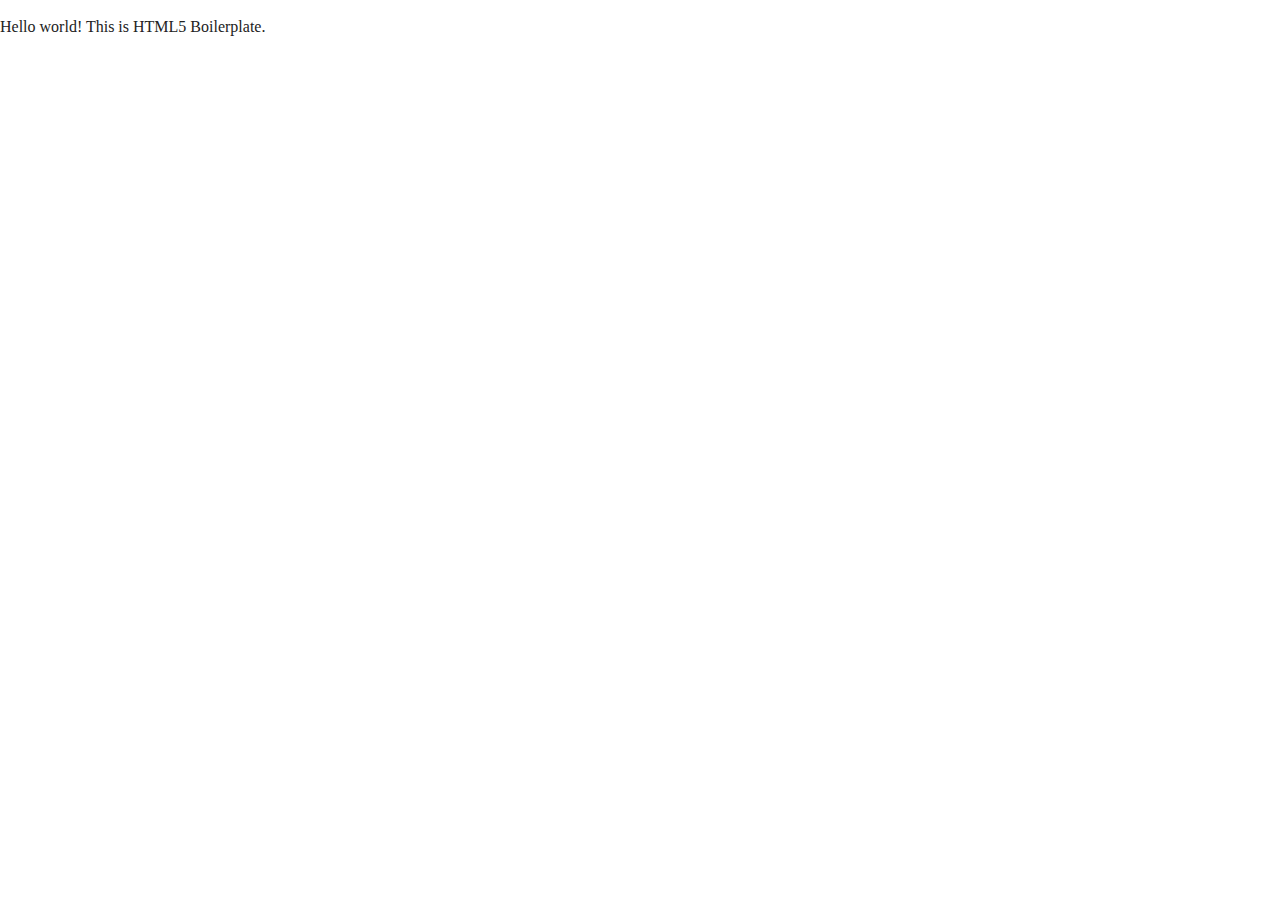
==== index.html @ a9fe9e8b "Initial comment" ====
<!doctype html>
<html class="no-js" lang="">

<head>
  <meta charset="utf-8">
  <title></title>
  <meta name="description" content="">
  <meta name="viewport" content="width=device-width, initial-scale=1">

  <meta property="og:title" content="">
  <meta property="og:type" content="">
  <meta property="og:url" content="">
  <meta property="og:image" content="">

  <link rel="manifest" href="site.webmanifest">
  <link rel="apple-touch-icon" href="icon.png">
  <!-- Place favicon.ico in the root directory -->

  <link rel="stylesheet" href="css/normalize.css">
  <link rel="stylesheet" href="css/main.css">

  <meta name="theme-color" content="#fafafa">
</head>

<body>

  <!-- Add your site or application content here -->
  <p>Hello world! This is HTML5 Boilerplate.</p>
  <script src="js/vendor/modernizr-3.11.2.min.js"></script>
  <script src="js/plugins.js"></script>
  <script src="js/main.js"></script>

  <!-- Google Analytics: change UA-XXXXX-Y to be your site's ID. -->
  <script>
    window.ga = function () { ga.q.push(arguments) }; ga.q = []; ga.l = +new Date;
    ga('create', 'UA-XXXXX-Y', 'auto'); ga('set', 'anonymizeIp', true); ga('set', 'transport', 'beacon'); ga('send', 'pageview')
  </script>
  <script src="https://www.google-analytics.com/analytics.js" async></script>
</body>

</html>
---- css/main.css ----
/*! HTML5 Boilerplate v8.0.0 | MIT License | https://html5boilerplate.com/ */

/* main.css 2.1.0 | MIT License | https://github.com/h5bp/main.css#readme */
/*
 * What follows is the result of much research on cross-browser styling.
 * Credit left inline and big thanks to Nicolas Gallagher, Jonathan Neal,
 * Kroc Camen, and the H5BP dev community and team.
 */

/* ==========================================================================
   Base styles: opinionated defaults
   ========================================================================== */

html {
  color: #222;
  font-size: 1em;
  line-height: 1.4;
}

/*
 * Remove text-shadow in selection highlight:
 * https://twitter.com/miketaylr/status/12228805301
 *
 * Vendor-prefixed and regular ::selection selectors cannot be combined:
 * https://stackoverflow.com/a/16982510/7133471
 *
 * Customize the background color to match your design.
 */

::-moz-selection {
  background: #b3d4fc;
  text-shadow: none;
}

::selection {
  background: #b3d4fc;
  text-shadow: none;
}

/*
 * A better looking default horizontal rule
 */

hr {
  display: block;
  height: 1px;
  border: 0;
  border-top: 1px solid #ccc;
  margin: 1em 0;
  padding: 0;
}

/*
 * Remove the gap between audio, canvas, iframes,
 * images, videos and the bottom of their containers:
 * https://github.com/h5bp/html5-boilerplate/issues/440
 */

audio,
canvas,
iframe,
img,
svg,
video {
  vertical-align: middle;
}

/*
 * Remove default fieldset styles.
 */

fieldset {
  border: 0;
  margin: 0;
  padding: 0;
}

/*
 * Allow only vertical resizing of textareas.
 */

textarea {
  resize: vertical;
}

/* ==========================================================================
   Author's custom styles
   ========================================================================== */

/* ==========================================================================
   Helper classes
   ========================================================================== */

/*
 * Hide visually and from screen readers
 */

.hidden,
[hidden] {
  display: none !important;
}

/*
 * Hide only visually, but have it available for screen readers:
 * https://snook.ca/archives/html_and_css/hiding-content-for-accessibility
 *
 * 1. For long content, line feeds are not interpreted as spaces and small width
 *    causes content to wrap 1 word per line:
 *    https://medium.com/@jessebeach/beware-smushed-off-screen-accessible-text-5952a4c2cbfe
 */

.sr-only {
  border: 0;
  clip: rect(0, 0, 0, 0);
  height: 1px;
  margin: -1px;
  overflow: hidden;
  padding: 0;
  position: absolute;
  white-space: nowrap;
  width: 1px;
  /* 1 */
}

/*
 * Extends the .sr-only class to allow the element
 * to be focusable when navigated to via the keyboard:
 * https://www.drupal.org/node/897638
 */

.sr-only.focusable:active,
.sr-only.focusable:focus {
  clip: auto;
  height: auto;
  margin: 0;
  overflow: visible;
  position: static;
  white-space: inherit;
  width: auto;
}

/*
 * Hide visually and from screen readers, but maintain layout
 */

.invisible {
  visibility: hidden;
}

/*
 * Clearfix: contain floats
 *
 * For modern browsers
 * 1. The space content is one way to avoid an Opera bug when the
 *    `contenteditable` attribute is included anywhere else in the document.
 *    Otherwise it causes space to appear at the top and bottom of elements
 *    that receive the `clearfix` class.
 * 2. The use of `table` rather than `block` is only necessary if using
 *    `:before` to contain the top-margins of child elements.
 */

.clearfix::before,
.clearfix::after {
  content: " ";
  display: table;
}

.clearfix::after {
  clear: both;
}

/* ==========================================================================
   EXAMPLE Media Queries for Responsive Design.
   These examples override the primary ('mobile first') styles.
   Modify as content requires.
   ========================================================================== */

@media only screen and (min-width: 35em) {
  /* Style adjustments for viewports that meet the condition */
}

@media print,
  (-webkit-min-device-pixel-ratio: 1.25),
  (min-resolution: 1.25dppx),
  (min-resolution: 120dpi) {
  /* Style adjustments for high resolution devices */
}

/* ==========================================================================
   Print styles.
   Inlined to avoid the additional HTTP request:
   https://www.phpied.com/delay-loading-your-print-css/
   ========================================================================== */

@media print {
  *,
  *::before,
  *::after {
    background: #fff !important;
    color: #000 !important;
    /* Black prints faster */
    box-shadow: none !important;
    text-shadow: none !important;
  }

  a,
  a:visited {
    text-decoration: underline;
  }

  a[href]::after {
    content: " (" attr(href) ")";
  }

  abbr[title]::after {
    content: " (" attr(title) ")";
  }

  /*
   * Don't show links that are fragment identifiers,
   * or use the `javascript:` pseudo protocol
   */
  a[href^="#"]::after,
  a[href^="javascript:"]::after {
    content: "";
  }

  pre {
    white-space: pre-wrap !important;
  }

  pre,
  blockquote {
    border: 1px solid #999;
    page-break-inside: avoid;
  }

  /*
   * Printing Tables:
   * https://web.archive.org/web/20180815150934/http://css-discuss.incutio.com/wiki/Printing_Tables
   */
  thead {
    display: table-header-group;
  }

  tr,
  img {
    page-break-inside: avoid;
  }

  p,
  h2,
  h3 {
    orphans: 3;
    widows: 3;
  }

  h2,
  h3 {
    page-break-after: avoid;
  }
}
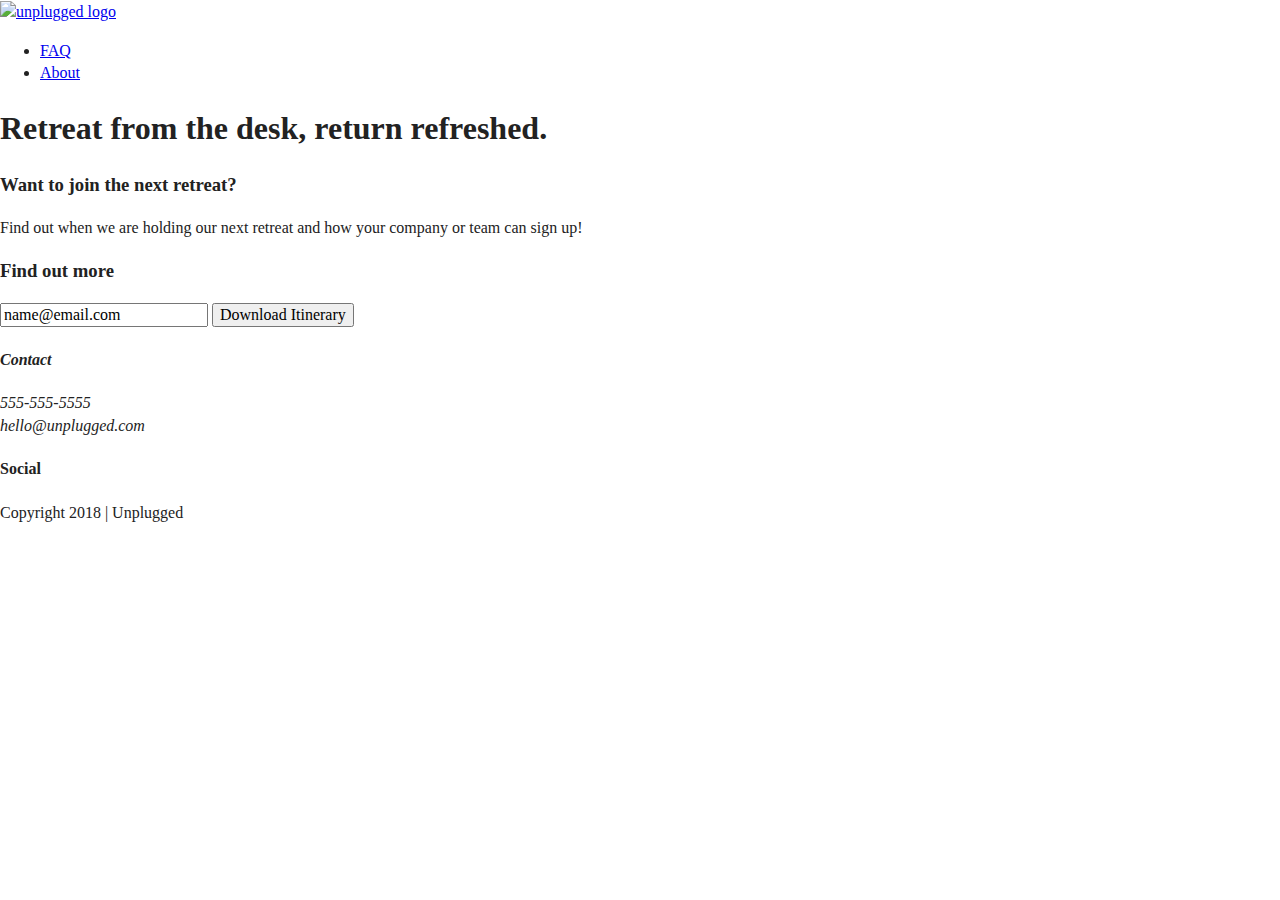
==== commit 5e8b3684: "Coded half the html for unplugged project" ====
--- a/index.html
+++ b/index.html
@@ -1,16 +1,13 @@
+
 <!doctype html>
 <html class="no-js" lang="">
 
 <head>
   <meta charset="utf-8">
-  <title></title>
+  <meta http-equiv="x-ua-compatible" content="ie=edge">
+  <title>Unplugged</title>
   <meta name="description" content="">
-  <meta name="viewport" content="width=device-width, initial-scale=1">
-
-  <meta property="og:title" content="">
-  <meta property="og:type" content="">
-  <meta property="og:url" content="">
-  <meta property="og:image" content="">
+  <meta name="viewport" content="width=device-width, initial-scale=1, shrink-to-fit=no">
 
   <link rel="manifest" href="site.webmanifest">
   <link rel="apple-touch-icon" href="icon.png">
@@ -18,24 +15,109 @@
 
   <link rel="stylesheet" href="css/normalize.css">
   <link rel="stylesheet" href="css/main.css">
-
-  <meta name="theme-color" content="#fafafa">
 </head>
 
 <body>
+  <!--[if lte IE 9]>
+    <p class="browserupgrade">You are using an <strong>outdated</strong> browser. Please <a href="https://browsehappy.com/">upgrade your browser</a> to improve your experience and security.</p>
+  <![endif]-->
 
   <!-- Add your site or application content here -->
-  <p>Hello world! This is HTML5 Boilerplate.</p>
-  <script src="js/vendor/modernizr-3.11.2.min.js"></script>
+  <header>
+    <div class="content-wrapper">
+      <a href="#">
+        <img src="" alt="unplugged logo">
+      </a>
+      <div class="header-divider"></div>
+      <nav>
+        <ul>
+          <li><a href="faq/index.html" target="_blank">FAQ</a></li>
+          <li><a href="about/index.html" target="_blank">About</a></li>
+        </ul>
+      </nav>
+    </div>
+  </header>
+
+  <main>
+
+    <section class="hero-area">
+      <div class="content-wrapper">
+        <h1>Retreat from the desk, return refreshed.</h1>
+      </div>
+    </section>
+
+    <aside>
+      <div class="content-wrapper">
+        <div class="form-description">
+          <h3>Want to join the next retreat?</h3>
+          <p>
+            Find out when we are holding our next retreat and how your company or team can sign up!
+          </p>
+        </div>
+        <div class="form">
+          <h3>Find out more</h3>
+          <input type="text" name="name" value="name@email.com">
+          <input type="button" value="Download Itinerary">
+        </div>
+      </div> <!-- aside content wrapper ends -->
+    </aside>
+
+  </main> <!-- main wrapper -->
+
+  <footer>
+    <div class="content-wrapper">
+      <div class="footer-content">
+        <address class="contact">
+          <h4>Contact</h4>
+          <p>
+            555-555-5555<br>
+            hello@unplugged.com
+          </p>
+        </address>
+        <div class="social">
+          <h4>Social</h4>
+          <div class="social-icons">
+            <p>
+              <a href="https://www.facebook.com/Skillcrush/" target="_blank"></a>
+            </p>
+            <p>
+              <a href="https://twitter.com/Skillcrush" target="_blank"></a>
+            </p>
+            <p>
+              <a href="https://www.instagram.com/skillcrush/" target="_blank"></a>
+            </p>
+          </div>
+        </div>
+      </div> <!-- footer content ends -->
+    </div>
+    <!--footer content-wrapper ends-->
+    <div class="copyright">
+      <p>Copyright 2018 | Unplugged</p>
+    </div>
+  </footer>
+
+  <script src="js/vendor/modernizr-3.6.0.min.js"></script>
+  <script src="https://code.jquery.com/jquery-3.3.1.min.js" integrity="sha256-FgpCb/KJQlLNfOu91ta32o/NMZxltwRo8QtmkMRdAu8="
+    crossorigin="anonymous"></script>
+  <script>
+    window.jQuery || document.write('<script src="js/vendor/jquery-3.3.1.min.js"><\/script>')
+
+  </script>
   <script src="js/plugins.js"></script>
   <script src="js/main.js"></script>
 
   <!-- Google Analytics: change UA-XXXXX-Y to be your site's ID. -->
   <script>
-    window.ga = function () { ga.q.push(arguments) }; ga.q = []; ga.l = +new Date;
-    ga('create', 'UA-XXXXX-Y', 'auto'); ga('set', 'anonymizeIp', true); ga('set', 'transport', 'beacon'); ga('send', 'pageview')
+    window.ga = function () {
+      ga.q.push(arguments)
+    };
+    ga.q = [];
+    ga.l = +new Date;
+    ga('create', 'UA-XXXXX-Y', 'auto');
+    ga('send', 'pageview')
+
   </script>
-  <script src="https://www.google-analytics.com/analytics.js" async></script>
+  <script src="https://www.google-analytics.com/analytics.js" async defer></script>
 </body>
 
 </html>
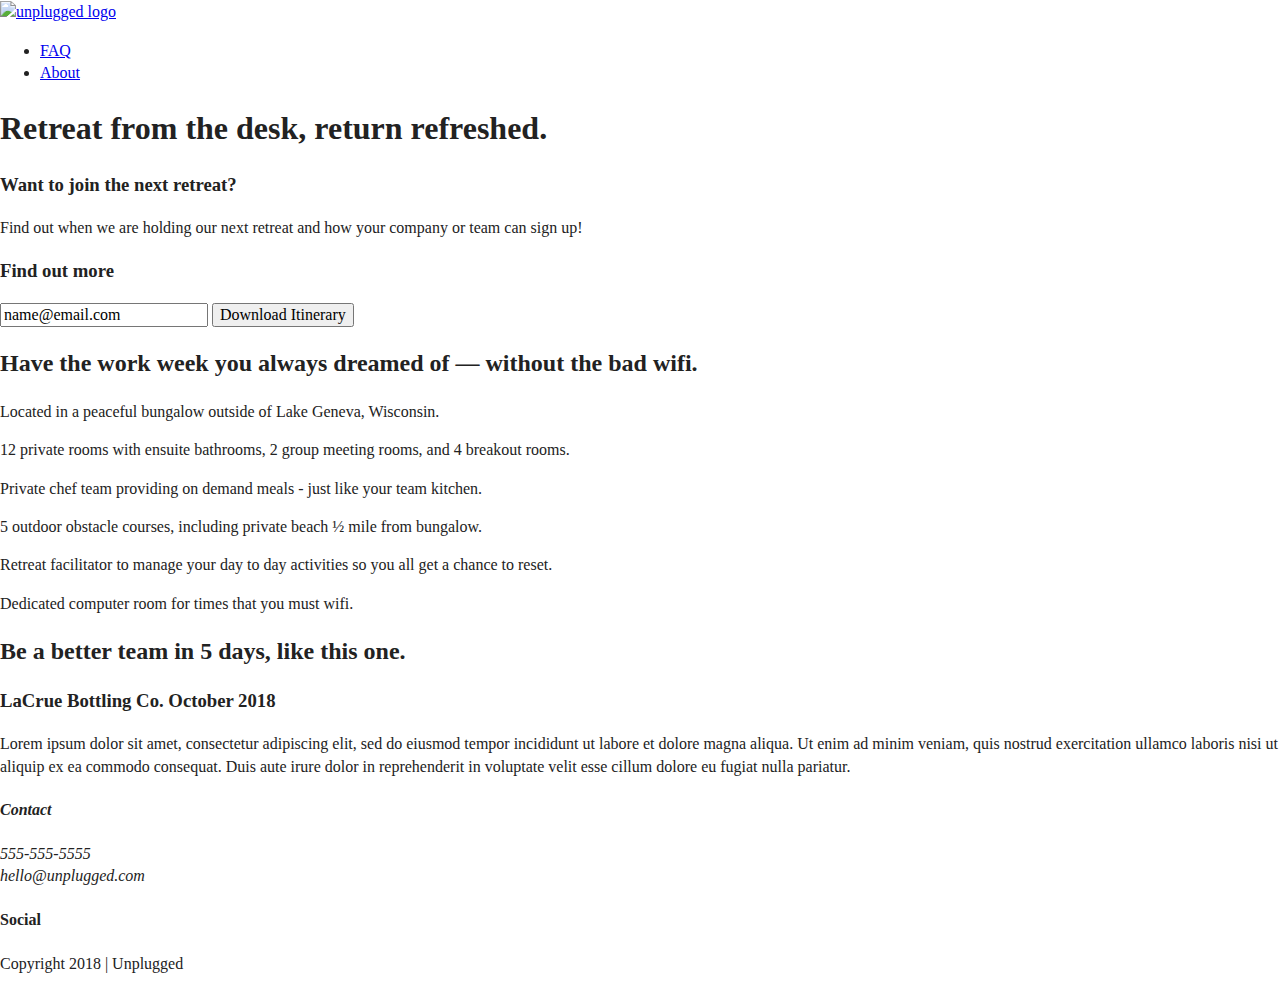
==== commit 99f9815b: "Finished coding html" ====
--- a/index.html
+++ b/index.html
@@ -5,7 +5,7 @@
 <head>
   <meta charset="utf-8">
   <meta http-equiv="x-ua-compatible" content="ie=edge">
-  <title>Unplugged</title>
+  <title></title>
   <meta name="description" content="">
   <meta name="viewport" content="width=device-width, initial-scale=1, shrink-to-fit=no">
 
@@ -61,6 +61,73 @@
         </div>
       </div> <!-- aside content wrapper ends -->
     </aside>
+
+    <section class="features">
+      <div class="content-wrapper">
+        <h2>Have the work week you always dreamed of — without the bad wifi.</h2>
+        <div class="features-items">
+          <article>
+            <p class="fontawesome-icon">
+            </p>
+            <p class="features-item-description">
+              Located in a peaceful bungalow outside of Lake Geneva, Wisconsin.
+            </p>
+          </article>
+          <article>
+            <p class="fontawesome-icon">
+            </p>
+            <p class="features-item-description">
+              12 private rooms with ensuite bathrooms, 2 group meeting rooms, and 4 breakout rooms.
+            </p>
+          </article>
+          <article>
+            <p class="fontawesome-icon">
+            </p>
+            <p class="features-item-description">
+              Private chef team providing on demand meals - just like your team kitchen.
+            </p>
+          </article>
+          <article>
+            <p class="fontawesome-icon">
+            </p>
+            <p class="features-item-description">
+              5 outdoor obstacle courses, including private beach ½ mile from bungalow.
+            </p>
+          </article>
+          <article>
+            <p class="fontawesome-icon">
+            </p>
+            <p class="features-item-description">
+              Retreat facilitator to manage your day to day activities so you all get a chance to reset.
+            </p>
+          </article>
+          <article>
+            <p class="fontawesome-icon">
+            </p>
+            <p class="features-item-description">
+              Dedicated computer room for times that you must wifi.
+            </p>
+          </article>
+        </div>
+      </div>
+    </section>
+
+    <section class="reviews">
+      <div class="content-wrapper">
+        <h2>Be a better team in 5 days, like this one.</h2>
+        <article>
+          <div>
+            <h3>LaCrue Bottling Co. October 2018</h3>
+            <p>
+              Lorem ipsum dolor sit amet, consectetur adipiscing elit, sed do eiusmod tempor incididunt ut labore et
+              dolore magna aliqua. Ut enim ad minim veniam, quis nostrud exercitation ullamco laboris nisi ut aliquip
+              ex ea commodo consequat. Duis aute irure dolor in reprehenderit in voluptate velit esse cillum dolore eu
+              fugiat nulla pariatur.
+            </p>
+          </div>
+        </article>
+      </div>
+    </section>
 
   </main> <!-- main wrapper -->
 
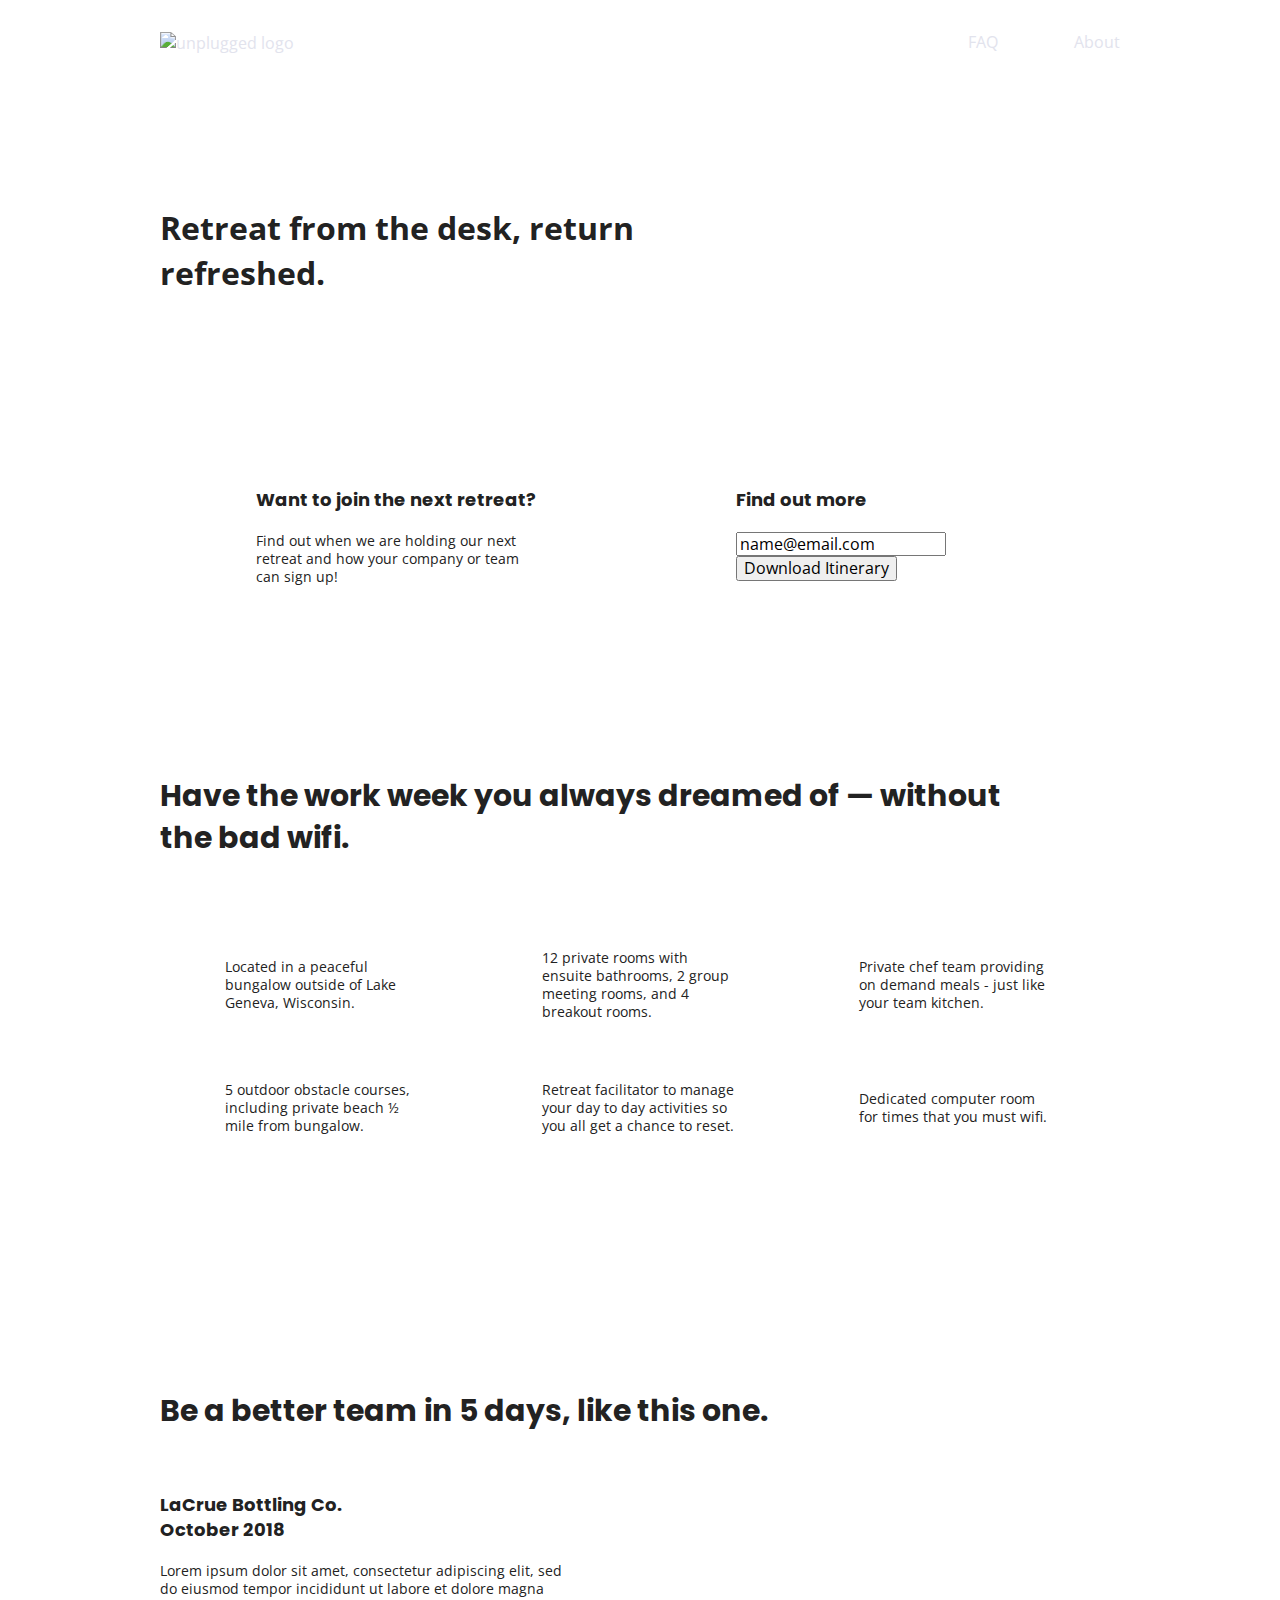
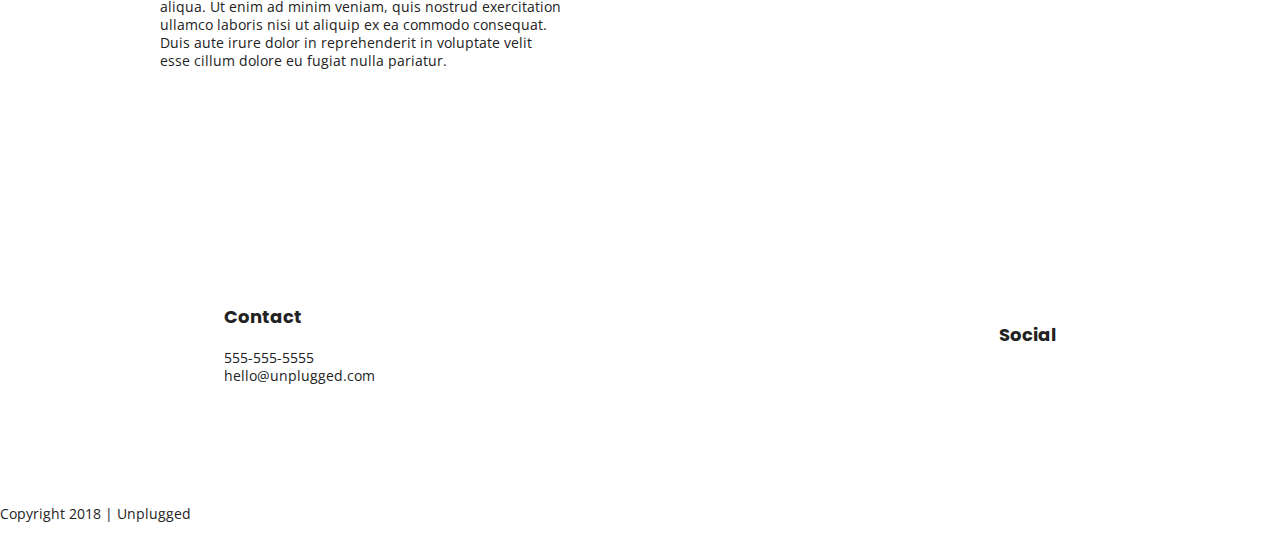
==== commit 9ab59109: "Added text styles" ====
--- a/index.html
+++ b/index.html
@@ -12,7 +12,8 @@
   <link rel="manifest" href="site.webmanifest">
   <link rel="apple-touch-icon" href="icon.png">
   <!-- Place favicon.ico in the root directory -->
-
+  <!-- Google Fonts -->
+  <link href="https://fonts.googleapis.com/css?family=Open+Sans:400,700|Poppins:500,700" rel="stylesheet">
   <link rel="stylesheet" href="css/normalize.css">
   <link rel="stylesheet" href="css/main.css">
 </head>
--- a/css/main.css
+++ b/css/main.css
@@ -1,6 +1,5 @@
-/*! HTML5 Boilerplate v8.0.0 | MIT License | https://html5boilerplate.com/ */
+/*! HTML5 Boilerplate v6.1.0 | MIT License | https://html5boilerplate.com/ */
 
-/* main.css 2.1.0 | MIT License | https://github.com/h5bp/main.css#readme */
 /*
  * What follows is the result of much research on cross-browser styling.
  * Credit left inline and big thanks to Nicolas Gallagher, Jonathan Neal,
@@ -11,253 +10,671 @@
    Base styles: opinionated defaults
    ========================================================================== */
 
-html {
-  color: #222;
-  font-size: 1em;
-  line-height: 1.4;
-}
-
-/*
- * Remove text-shadow in selection highlight:
- * https://twitter.com/miketaylr/status/12228805301
- *
- * Vendor-prefixed and regular ::selection selectors cannot be combined:
- * https://stackoverflow.com/a/16982510/7133471
- *
- * Customize the background color to match your design.
- */
-
-::-moz-selection {
-  background: #b3d4fc;
-  text-shadow: none;
-}
-
-::selection {
-  background: #b3d4fc;
-  text-shadow: none;
-}
-
-/*
- * A better looking default horizontal rule
- */
-
-hr {
-  display: block;
-  height: 1px;
-  border: 0;
-  border-top: 1px solid #ccc;
-  margin: 1em 0;
-  padding: 0;
-}
-
-/*
- * Remove the gap between audio, canvas, iframes,
- * images, videos and the bottom of their containers:
- * https://github.com/h5bp/html5-boilerplate/issues/440
- */
-
-audio,
-canvas,
-iframe,
-img,
-svg,
-video {
-  vertical-align: middle;
-}
-
-/*
- * Remove default fieldset styles.
- */
-
-fieldset {
-  border: 0;
-  margin: 0;
-  padding: 0;
-}
-
-/*
- * Allow only vertical resizing of textareas.
- */
-
-textarea {
-  resize: vertical;
-}
-
-/* ==========================================================================
-   Author's custom styles
-   ========================================================================== */
-
-/* ==========================================================================
-   Helper classes
-   ========================================================================== */
-
-/*
- * Hide visually and from screen readers
- */
-
-.hidden,
-[hidden] {
-  display: none !important;
-}
-
-/*
- * Hide only visually, but have it available for screen readers:
- * https://snook.ca/archives/html_and_css/hiding-content-for-accessibility
- *
- * 1. For long content, line feeds are not interpreted as spaces and small width
- *    causes content to wrap 1 word per line:
- *    https://medium.com/@jessebeach/beware-smushed-off-screen-accessible-text-5952a4c2cbfe
- */
-
-.sr-only {
-  border: 0;
-  clip: rect(0, 0, 0, 0);
-  height: 1px;
-  margin: -1px;
-  overflow: hidden;
-  padding: 0;
-  position: absolute;
-  white-space: nowrap;
-  width: 1px;
-  /* 1 */
-}
-
-/*
- * Extends the .sr-only class to allow the element
- * to be focusable when navigated to via the keyboard:
- * https://www.drupal.org/node/897638
- */
-
-.sr-only.focusable:active,
-.sr-only.focusable:focus {
-  clip: auto;
-  height: auto;
-  margin: 0;
-  overflow: visible;
-  position: static;
-  white-space: inherit;
-  width: auto;
-}
-
-/*
- * Hide visually and from screen readers, but maintain layout
- */
-
-.invisible {
-  visibility: hidden;
-}
-
-/*
- * Clearfix: contain floats
- *
- * For modern browsers
- * 1. The space content is one way to avoid an Opera bug when the
- *    `contenteditable` attribute is included anywhere else in the document.
- *    Otherwise it causes space to appear at the top and bottom of elements
- *    that receive the `clearfix` class.
- * 2. The use of `table` rather than `block` is only necessary if using
- *    `:before` to contain the top-margins of child elements.
- */
-
-.clearfix::before,
-.clearfix::after {
-  content: " ";
-  display: table;
-}
-
-.clearfix::after {
-  clear: both;
-}
-
-/* ==========================================================================
-   EXAMPLE Media Queries for Responsive Design.
-   These examples override the primary ('mobile first') styles.
-   Modify as content requires.
-   ========================================================================== */
-
-@media only screen and (min-width: 35em) {
-  /* Style adjustments for viewports that meet the condition */
-}
-
-@media print,
-  (-webkit-min-device-pixel-ratio: 1.25),
-  (min-resolution: 1.25dppx),
-  (min-resolution: 120dpi) {
-  /* Style adjustments for high resolution devices */
-}
-
-/* ==========================================================================
-   Print styles.
-   Inlined to avoid the additional HTTP request:
-   https://www.phpied.com/delay-loading-your-print-css/
-   ========================================================================== */
-
-@media print {
-  *,
-  *::before,
-  *::after {
-    background: #fff !important;
-    color: #000 !important;
-    /* Black prints faster */
-    box-shadow: none !important;
-    text-shadow: none !important;
-  }
-
-  a,
-  a:visited {
-    text-decoration: underline;
-  }
-
-  a[href]::after {
-    content: " (" attr(href) ")";
-  }
-
-  abbr[title]::after {
-    content: " (" attr(title) ")";
-  }
-
-  /*
-   * Don't show links that are fragment identifiers,
-   * or use the `javascript:` pseudo protocol
-   */
-  a[href^="#"]::after,
-  a[href^="javascript:"]::after {
-    content: "";
-  }
-
-  pre {
-    white-space: pre-wrap !important;
-  }
-
-  pre,
-  blockquote {
-    border: 1px solid #999;
-    page-break-inside: avoid;
-  }
-
-  /*
-   * Printing Tables:
-   * https://web.archive.org/web/20180815150934/http://css-discuss.incutio.com/wiki/Printing_Tables
-   */
-  thead {
-    display: table-header-group;
-  }
-
-  tr,
-  img {
-    page-break-inside: avoid;
-  }
-
-  p,
-  h2,
-  h3 {
-    orphans: 3;
-    widows: 3;
-  }
-
-  h2,
-  h3 {
-    page-break-after: avoid;
-  }
-}
-
+   html {
+    color: #222;
+    font-size: 1em;
+    line-height: 1.4;
+  }
+  
+  /*
+   * Remove text-shadow in selection highlight:
+   * https://twitter.com/miketaylr/status/12228805301
+   *
+   * Vendor-prefixed and regular ::selection selectors cannot be combined:
+   * https://stackoverflow.com/a/16982510/7133471
+   *
+   * Customize the background color to match your design.
+   */
+  
+  ::-moz-selection {
+    background: #b3d4fc;
+    text-shadow: none;
+  }
+  
+  ::selection {
+    background: #b3d4fc;
+    text-shadow: none;
+  }
+  
+  /*
+   * A better looking default horizontal rule
+   */
+  
+  hr {
+    display: block;
+    height: 1px;
+    border: 0;
+    border-top: 1px solid #ccc;
+    margin: 1em 0;
+    padding: 0;
+  }
+  
+  /*
+   * Remove the gap between audio, canvas, iframes,
+   * images, videos and the bottom of their containers:
+   * https://github.com/h5bp/html5-boilerplate/issues/440
+   */
+  
+  audio,
+  canvas,
+  iframe,
+  img,
+  svg,
+  video {
+    vertical-align: middle;
+  }
+  
+  /*
+   * Remove default fieldset styles.
+   */
+  
+  fieldset {
+    border: 0;
+    margin: 0;
+    padding: 0;
+  }
+  
+  /*
+   * Allow only vertical resizing of textareas.
+   */
+  
+  textarea {
+    resize: vertical;
+  }
+  
+  /* ==========================================================================
+     Browser Upgrade Prompt
+     ========================================================================== */
+  
+  .browserupgrade {
+    margin: 0.2em 0;
+    background: #ccc;
+    color: #000;
+    padding: 0.2em 0;
+  }
+  
+  /* ==========================================================================
+     Author's custom styles
+     ========================================================================== */
+  
+  /* General Styles */
+   
+  html {
+    font-size: 16px;
+  }
+   
+  body {
+    font-size: 1em;
+    font-family: 'Open Sans', sans-serif;
+    text-align: left;
+  }
+   
+  ul, 
+  ol {
+    list-style-type: none;
+  }
+   
+  a {
+    color: #e2e3ed;
+    text-decoration: none;
+  }
+   
+  h2 {
+    font-family: 'Poppins', sans-serif;
+    font-size: 1.875em;
+  }
+   
+  h3, 
+  h4 {
+    font-family: 'Poppins', sans-serif;
+    margin: 20px 0;
+    font-size: 1.125em;
+  }
+   
+  p {
+    font-size: .875em;
+    line-height: 1.285;
+  }
+    
+  address {
+   font-style: normal;
+  }
+   
+  .content-wrapper {
+    width: 90%;
+    margin: 50px 0;
+  }
+  
+  /* -------------------- Base Header - Footer Styles -------------------- */
+  
+  header,
+  footer {
+    display: flex;
+    justify-content: center;
+    align-items: center;
+    flex-flow: row wrap;
+  }
+  
+  header {
+    padding: 15px 0;
+  }
+  
+  header .content-wrapper {
+    margin: 0;
+    display: flex;
+    justify-content: center;
+    align-items: center;
+    flex-flow: row wrap;
+  }
+  
+  .header-divider {
+    width: 100%;
+    height: 1px;
+    margin: 10px 0 20px 0;
+  }
+  
+  header nav {
+    display: flex;
+    justify-content: space-around;
+    align-items: center;
+    flex-flow: row wrap;
+    width: 60%;
+  }
+  
+  header nav ul {
+    display: flex;
+    justify-content: space-around;
+    width: 100%;
+  }
+  
+  footer {
+    flex-direction: column;
+  }
+  
+  footer p {
+    margin: 0;
+  }
+  
+  footer .content-wrapper {
+    width: 55%;
+    margin: 50px 0;
+  }
+  
+  footer .contact {
+    margin-bottom: 50px;
+  }
+  
+  footer .social-icons {
+    display: flex;
+    justify-content: space-around;
+    align-items: center;
+  }
+  
+  footer .social-icons p {
+    display: flex;
+    justify-content: center;
+    align-items: center;
+  }
+  
+  footer .copyright {
+    margin: 20px 0;
+  }
+  
+  
+  /* -------------------- Mobile Styles - Homepage -------------------- */
+  
+  /* Hero Area */
+  
+  .hero-area {
+    display: flex;
+    justify-content: center;
+    flex-flow: row wrap;
+  }
+  
+  /* Aside */
+  
+  aside {
+    display: flex;
+    justify-content: center;
+    align-items: center;
+    flex-flow: row wrap;
+  }
+  
+  /* Features */
+  
+  .features {
+    display: flex;
+    justify-content: center;
+    flex-flow: row wrap;
+  }
+  
+  .features h2 {
+    margin-bottom: 60px;
+  }
+  
+  .features article {
+    width: 63%;
+    margin: 30px 0;
+  }
+  
+  .features .features-items {
+    display: flex;
+    justify-content: center;
+    align-items: center;
+    flex-flow: row wrap;
+  }
+  
+  .features p {
+    margin: 0;
+  }
+  
+  /* Reviews */
+  
+  .reviews {
+    display: flex;
+    justify-content: center;
+    flex-flow: row wrap;
+  }
+  
+  .reviews h2 {
+    margin-bottom: 40px;
+  }
+  
+  .reviews h3 {
+    width: 55%;
+    margin: 20px 0;
+  }
+  
+  /* ==========================================================================
+     About Page
+     ========================================================================== */
+  
+  .mission {
+    display: flex;
+    justify-content: center;
+    align-items: center;
+    flex-flow: row wrap;
+  }
+  
+  .contact-section {
+    display: flex;
+    justify-content: center;
+    align-items: center;
+    flex-flow: row wrap;
+  }
+  
+  .contact-content p {
+    margin: 0;
+  }
+  
+  /* ==========================================================================
+     FAQ Page
+     ========================================================================== */
+  
+  .faq {
+    display: flex;
+    justify-content: center;
+    align-items: center;
+    flex-flow: row wrap;
+  }
+  
+  .faq .content-wrapper {
+    margin: 50px 0 0 0;
+    display: flex;
+    justify-content: center;
+    align-items: center;
+    flex-flow: row wrap;
+  }
+  
+  .faq h2 {
+    margin-bottom: 40px;
+  }
+  
+  .faq-content {
+    margin-bottom: 50px;
+  }
+  /* ==========================================================================
+     Helper classes
+     ========================================================================== */
+  
+  /*
+   * Hide visually and from screen readers
+   */
+  
+  .hidden {
+    display: none !important;
+  }
+  
+  /*
+   * Hide only visually, but have it available for screen readers:
+   * https://snook.ca/archives/html_and_css/hiding-content-for-accessibility
+   *
+   * 1. For long content, line feeds are not interpreted as spaces and small width
+   *    causes content to wrap 1 word per line:
+   *    https://medium.com/@jessebeach/beware-smushed-off-screen-accessible-text-5952a4c2cbfe
+   */
+  
+  .visuallyhidden {
+    border: 0;
+    clip: rect(0 0 0 0);
+    height: 1px;
+    margin: -1px;
+    overflow: hidden;
+    padding: 0;
+    position: absolute;
+    width: 1px;
+    white-space: nowrap;
+    /* 1 */
+  }
+  
+  /*
+   * Extends the .visuallyhidden class to allow the element
+   * to be focusable when navigated to via the keyboard:
+   * https://www.drupal.org/node/897638
+   */
+  
+  .visuallyhidden.focusable:active,
+  .visuallyhidden.focusable:focus {
+    clip: auto;
+    height: auto;
+    margin: 0;
+    overflow: visible;
+    position: static;
+    width: auto;
+    white-space: inherit;
+  }
+  
+  /*
+   * Hide visually and from screen readers, but maintain layout
+   */
+  
+  .invisible {
+    visibility: hidden;
+  }
+  
+  /*
+   * Clearfix: contain floats
+   *
+   * For modern browsers
+   * 1. The space content is one way to avoid an Opera bug when the
+   *    `contenteditable` attribute is included anywhere else in the document.
+   *    Otherwise it causes space to appear at the top and bottom of elements
+   *    that receive the `clearfix` class.
+   * 2. The use of `table` rather than `block` is only necessary if using
+   *    `:before` to contain the top-margins of child elements.
+   */
+  
+  .clearfix:before,
+  .clearfix:after {
+    content: " ";
+    /* 1 */
+    display: table;
+    /* 2 */
+  }
+  
+  .clearfix:after {
+    clear: both;
+  }
+  
+  /* ==========================================================================
+     EXAMPLE Media Queries for Responsive Design.
+     These examples override the primary ('mobile first') styles.
+     Modify as content requires.
+     ========================================================================== */
+  
+  @media only screen and (min-width:768px) {
+    /*Tablet styles here*/
+  
+    /* General styles */
+    .content-wrapper {
+      max-width: 640px;
+      margin: 100px 0;
+    }
+  
+    /* Header */
+    header {
+      justify-content: space-around;
+      padding: 33px 0;
+    }
+  
+    header .content-wrapper {
+      width: 100%;
+      justify-content: space-between;
+    }
+  
+    header nav {
+      width: 20%;
+    }
+  
+    header nav ul {
+      justify-content: space-between;
+    }
+  
+    .header-divider {
+      display: none;
+    }
+    /* Hero Area */
+  
+    /* Aside */
+    aside .content-wrapper {
+      margin: 50px 0;
+      display: flex;
+      justify-content: space-between;
+      flex-flow: row wrap;
+    }
+  
+    aside .content-wrapper .form-description,
+    aside .content-wrapper .form {
+      width: 40%;
+      margin: 0;
+    }
+  
+    /* Features */
+    .features article {
+      display: flex;
+      justify-content: center;
+      align-items: center;
+      flex-flow: column wrap;
+      flex-basis: 50%;
+    }
+    
+    .features .features-item-description {
+      width: 62%;
+    }
+  
+    /* Reviews */
+    .reviews article {
+      display: flex;
+      justify-content: space-between;
+    }
+  
+    .reviews article div {
+      width: 49%;
+    }
+  
+    /* Footer */
+    footer .content-wrapper {
+      width: 65%;
+      margin: 100px 0;
+    }
+  
+    .footer-content {
+      display: flex;
+      justify-content: space-between;
+      align-items: center;
+    }
+  
+    footer .contact {
+      margin-bottom: 0;
+    }
+  
+    footer .copyright {
+      width: 100%;
+    }
+  
+    /* ==========================================================================
+     About Page
+     ========================================================================== */
+  
+    .mission-content {
+      display: flex;
+      justify-content: space-between;
+      align-items: center;
+      padding-top: 20px;
+    }
+  
+    .mission-content p {
+      width: 45%;
+    }
+  
+    .contact-section .content-wrapper h2 {
+      width: 80%;
+    }
+  
+    .contact-content {
+      display: flex;
+      justify-content: space-between;
+      align-items: flex-start;
+    }
+  
+    /* ==========================================================================
+     FAQ Page
+     ========================================================================== */
+  
+    .faq .content-wrapper {
+      justify-content: space-between;
+    }
+  
+    .faq-content {
+      flex-basis: 45%;
+    }
+  
+    .faq h2 {
+      width: 100%;
+    }
+  }
+  
+  @media only screen and (min-width:1200px) {
+    /*Desktop styles here*/
+  
+    header {
+      padding: 15px 0;
+    }
+  
+    .content-wrapper {
+      max-width: 960px;
+    }
+  
+    /* Hero */
+    .hero-area h1 {
+      width: 60%;
+  }
+  
+    /* Aside */
+    aside .content-wrapper {
+      justify-content: space-around;
+    }
+  
+    aside .content-wrapper .form-description,
+    aside .content-wrapper .form {
+      width: 30%;
+    }
+  
+    /* Features */
+  
+    .features h2 {
+      width: 90%;
+    }
+  
+    .features article {
+      flex-basis: 33%;
+    }
+    
+    /* Reviews */
+    .reviews article div {
+      width: 42%;
+    }
+  
+    /* ==========================================================================
+    About Page
+    ========================================================================== */
+  
+    .mission h2,
+    .contact-section .content-wrapper h2 {
+        width: 95%;
+    }
+  
+    /* ==========================================================================
+    FAQ Page
+    ========================================================================== */
+    .faq h2 {
+      width: 100%;
+    }
+  
+  }
+  
+  /* ==========================================================================
+     Print styles.
+     Inlined to avoid the additional HTTP request:
+     https://www.phpied.com/delay-loading-your-print-css/
+     ========================================================================== */
+  
+  @media print {
+    *,
+    *:before,
+    *:after {
+      background: transparent !important;
+      color: #000 !important;
+      /* Black prints faster */
+      -webkit-box-shadow: none !important;
+      box-shadow: none !important;
+      text-shadow: none !important;
+    }
+    a,
+    a:visited {
+      text-decoration: underline;
+    }
+    a[href]:after {
+      content: " (" attr(href) ")";
+    }
+    abbr[title]:after {
+      content: " (" attr(title) ")";
+    }
+    /*
+       * Don't show links that are fragment identifiers,
+       * or use the `javascript:` pseudo protocol
+       */
+    a[href^="#"]:after,
+    a[href^="javascript:"]:after {
+      content: "";
+    }
+    pre {
+      white-space: pre-wrap !important;
+    }
+    pre,
+    blockquote {
+      border: 1px solid #999;
+      page-break-inside: avoid;
+    }
+    /*
+       * Printing Tables:
+       * http://css-discuss.incutio.com/wiki/Printing_Tables
+       */
+    thead {
+      display: table-header-group;
+    }
+    tr,
+    img {
+      page-break-inside: avoid;
+    }
+    p,
+    h2,
+    h3 {
+      orphans: 3;
+      widows: 3;
+    }
+    h2,
+    h3 {
+      page-break-after: avoid;
+    }
+  }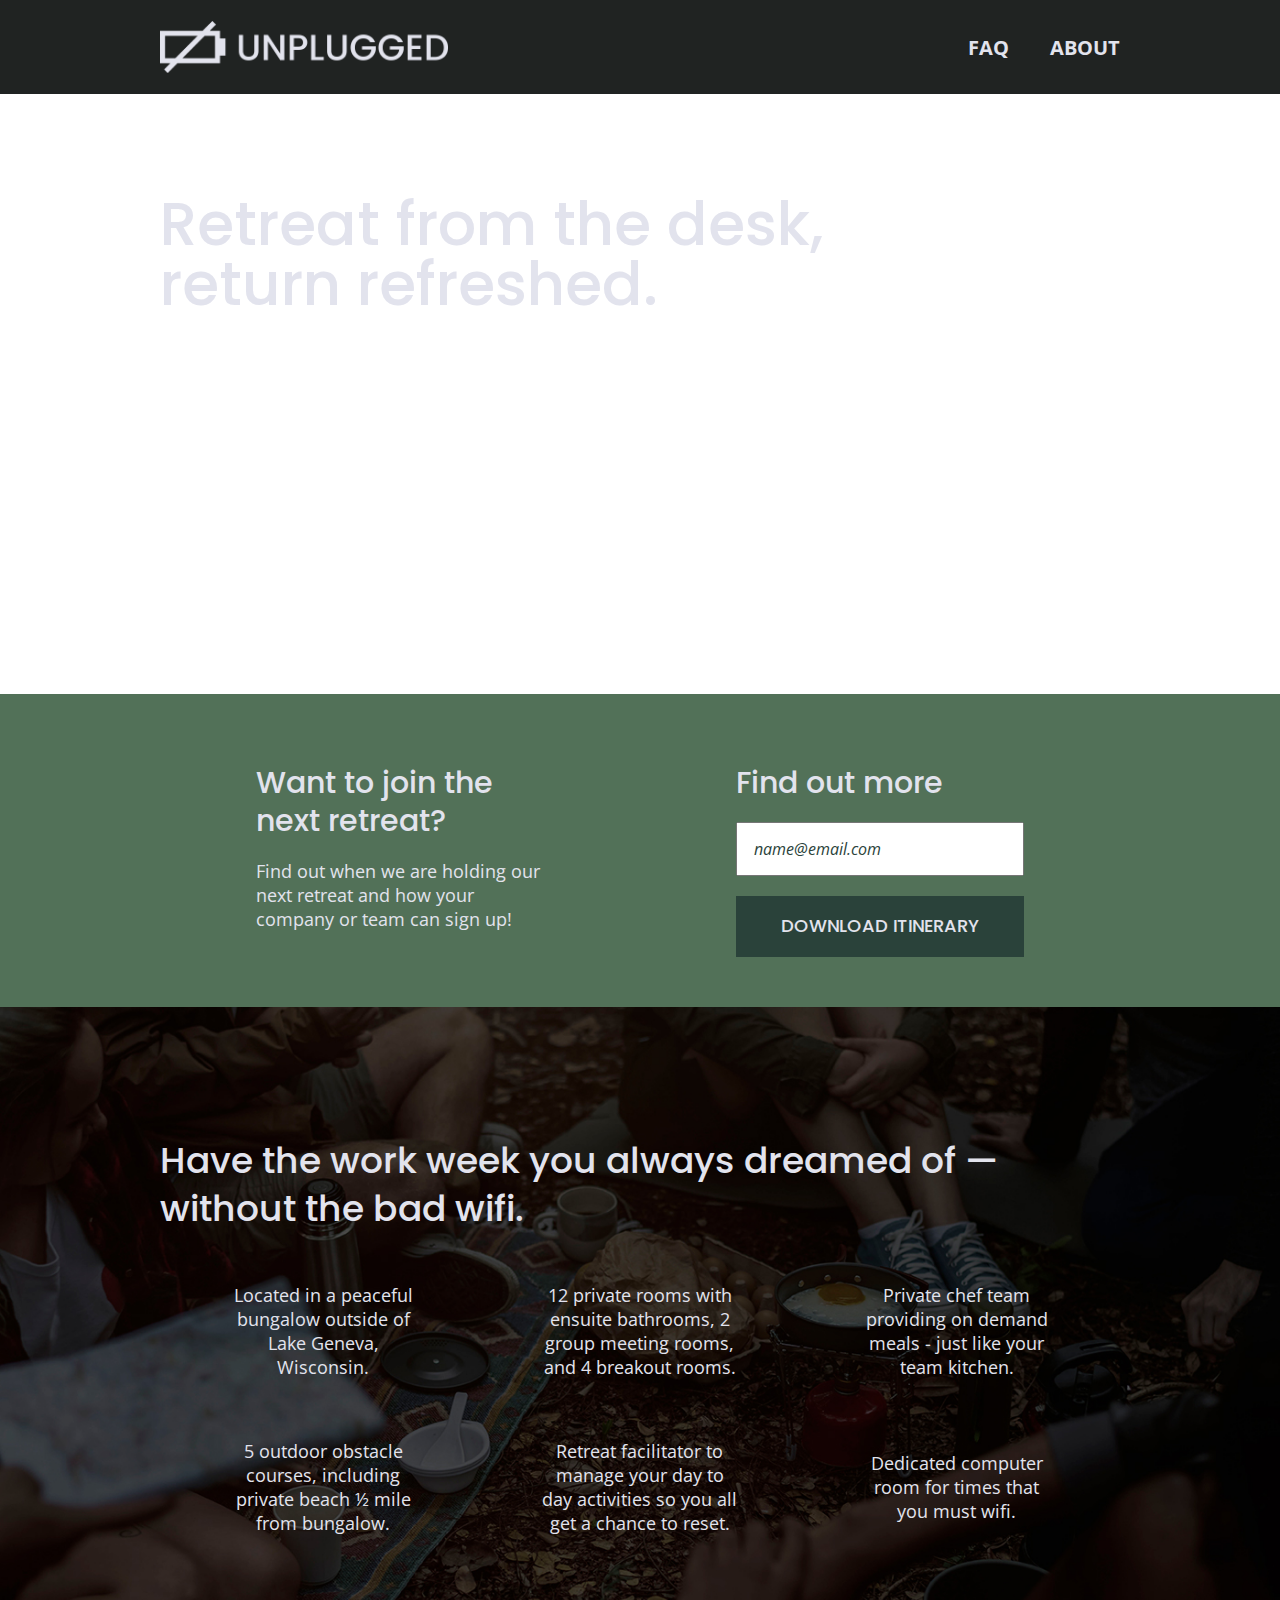
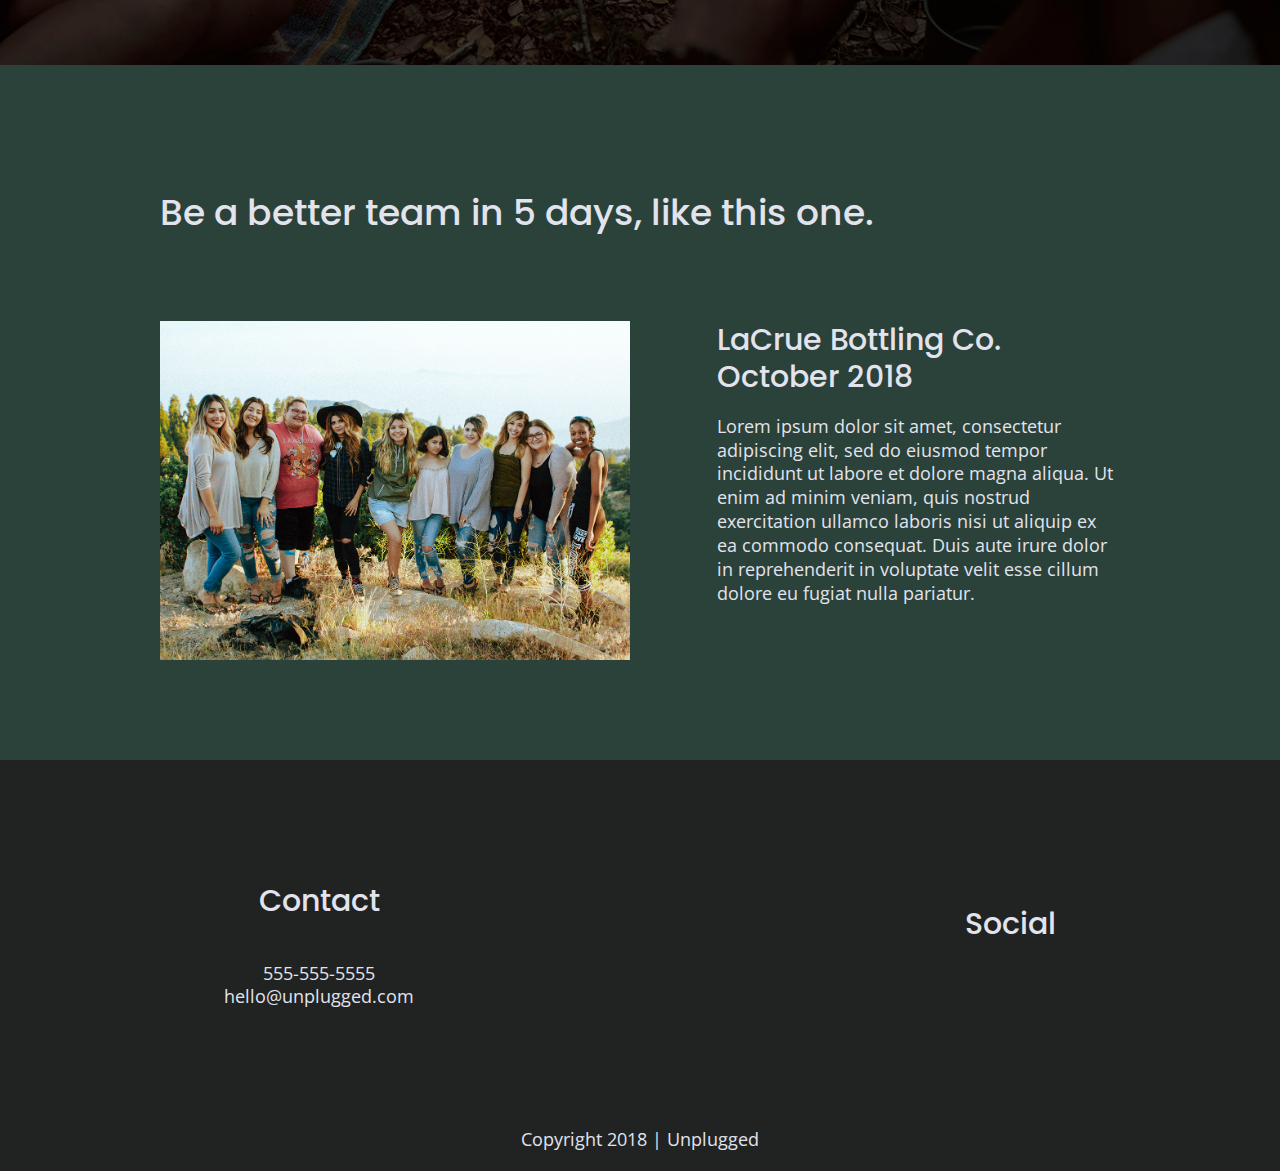
==== commit df883cec: "Renamed imgs and made sure photos were properly linked" ====
--- a/index.html
+++ b/index.html
@@ -26,9 +26,11 @@
   <!-- Add your site or application content here -->
   <header>
     <div class="content-wrapper">
-      <a href="#">
-        <img src="" alt="unplugged logo">
-      </a>
+      <figure>
+        <a href="#">
+          <img src="img/unplugged-logo.png" alt="unplugged logo">
+        </a>
+      </figure>
       <div class="header-divider"></div>
       <nav>
         <ul>
@@ -117,6 +119,9 @@
       <div class="content-wrapper">
         <h2>Be a better team in 5 days, like this one.</h2>
         <article>
+          <figure>
+              <img src="img/unplugged-group.jpg">
+          </figure>
           <div>
             <h3>LaCrue Bottling Co. October 2018</h3>
             <p>
--- a/css/main.css
+++ b/css/main.css
@@ -106,6 +106,7 @@
   body {
     font-size: 1em;
     font-family: 'Open Sans', sans-serif;
+    color: #e2e3ed;
     text-align: left;
   }
    
@@ -121,21 +122,31 @@
    
   h2 {
     font-family: 'Poppins', sans-serif;
+    font-weight: 500;
     font-size: 1.875em;
   }
    
   h3, 
   h4 {
     font-family: 'Poppins', sans-serif;
+    font-weight: 500;
+    font-size: 1.125em;
     margin: 20px 0;
-    font-size: 1.125em;
   }
    
   p {
     font-size: .875em;
     line-height: 1.285;
   }
-    
+   
+  img {
+   width: 100%;
+  }
+   
+  figure {
+   margin: 0;
+  }
+   
   address {
    font-style: normal;
   }
@@ -149,6 +160,7 @@
   
   header,
   footer {
+    background-color: #202322;
     display: flex;
     justify-content: center;
     align-items: center;
@@ -167,27 +179,44 @@
     flex-flow: row wrap;
   }
   
+  header figure {
+    width: 60%;
+    display: flex;
+    justify-content: center;
+    align-items: center;
+    flex-flow: row wrap;
+  }
+  
   .header-divider {
+    background: #3a3a3a; 
+    height: 1px;
     width: 100%;
-    height: 1px;
     margin: 10px 0 20px 0;
   }
   
   header nav {
+    width: 60%;
+    font-size: 1.125em;
+    font-weight: 700;
+    text-transform: uppercase;
     display: flex;
     justify-content: space-around;
     align-items: center;
     flex-flow: row wrap;
-    width: 60%;
   }
   
   header nav ul {
+    width: 100%;
     display: flex;
     justify-content: space-around;
-    width: 100%;
+  }
+  
+  header nav ul li {
+    font-size: 1.125em;
   }
   
   footer {
+    text-align: center;
     flex-direction: column;
   }
   
@@ -226,23 +255,64 @@
   /* Hero Area */
   
   .hero-area {
-    display: flex;
-    justify-content: center;
-    flex-flow: row wrap;
+    background: url(../img/unplugged-retreat.jpg);
+    background-size: cover;
+    background-position: center;
+    min-height: 500px;
+    display: flex;
+    justify-content: center;
+    flex-flow: row wrap;
+  }
+  
+  .hero-area h1 {
+    font-size: 2.25em;
+    font-family: 'Poppins', Helvetica, Arial, sans-serif; 
+    font-weight: 500; 
+    line-height: 1.2; 
   }
   
   /* Aside */
   
   aside {
-    display: flex;
-    justify-content: center;
-    align-items: center;
-    flex-flow: row wrap;
+    background-color: #527158;
+    display: flex;
+    justify-content: center;
+    align-items: center;
+    flex-flow: row wrap;
+  }
+  
+  aside .form{
+    margin-top: 30px;
+  }
+  
+  input[type=text] {
+    box-sizing: border-box;
+    width: 100%;
+    color: #2a423a;
+    font-style: italic;
+    padding: 1em;
+  }
+  
+  input[type=button] {
+    width: 100%;
+    padding: 20px 0;
+    margin-top: 20px;
+    background-color: #2a423a;
+    font-family: 'Poppins', Helvetica, Arial, sans-serif;
+    font-weight: 500;
+    font-size: 1.125em;
+    color: #e2e3ed;
+    border: none;
+    text-align: center;
+    text-transform: uppercase;
   }
   
   /* Features */
   
   .features {
+    background: url('../img/unplugged-features.jpg');
+    background-size: cover;
+    background-position: center;
     display: flex;
     justify-content: center;
     flex-flow: row wrap;
@@ -265,12 +335,14 @@
   }
   
   .features p {
+    text-align: center;
     margin: 0;
   }
   
   /* Reviews */
   
   .reviews {
+    background-color: #2a423a;
     display: flex;
     justify-content: center;
     flex-flow: row wrap;
@@ -278,6 +350,7 @@
   
   .reviews h2 {
     margin-bottom: 40px;
+    line-height: 1;
   }
   
   .reviews h3 {
@@ -290,6 +363,7 @@
      ========================================================================== */
   
   .mission {
+    background-color: #527158;
     display: flex;
     justify-content: center;
     align-items: center;
@@ -297,6 +371,7 @@
   }
   
   .contact-section {
+    background-color: #2a423a;
     display: flex;
     justify-content: center;
     align-items: center;
@@ -312,6 +387,7 @@
      ========================================================================== */
   
   .faq {
+    background-color: #527158;
     display: flex;
     justify-content: center;
     align-items: center;
@@ -328,11 +404,17 @@
   
   .faq h2 {
     margin-bottom: 40px;
+    line-height: 1;
   }
   
   .faq-content {
     margin-bottom: 50px;
   }
+  
+  .faq-content h4 {
+    line-height: 1.333;
+  }
+  
   /* ==========================================================================
      Helper classes
      ========================================================================== */
@@ -430,6 +512,16 @@
       max-width: 640px;
       margin: 100px 0;
     }
+        
+    h2 {
+      font-size: 2.25em;
+      line-height: 1.333;
+    }
+  
+    h3 {
+        font-size: 1.5em;
+        line-height: 1.25;
+    }
   
     /* Header */
     header {
@@ -442,6 +534,10 @@
       justify-content: space-between;
     }
   
+    header figure {
+      width: 30%;
+    }
+  
     header nav {
       width: 20%;
     }
@@ -454,6 +550,16 @@
       display: none;
     }
     /* Hero Area */
+  
+    .hero-area {
+      min-height: 600px;
+    }
+  
+    .hero-area h1 {
+      font-size: 3em;
+      line-height: 1;
+      margin: 0;
+  }
   
     /* Aside */
     aside .content-wrapper {
@@ -470,6 +576,11 @@
     }
   
     /* Features */
+  
+    .features h2 {
+      margin-bottom: 20px;
+    }
+  
     .features article {
       display: flex;
       justify-content: center;
@@ -488,24 +599,43 @@
       justify-content: space-between;
     }
   
+    .reviews h2 {
+      width: 85%;
+    }
+  
+    .reviews article figure,
     .reviews article div {
       width: 49%;
     }
   
+    .reviews h3 {
+      width: 75%;
+      margin: 0;
+    }
     /* Footer */
     footer .content-wrapper {
       width: 65%;
       margin: 100px 0;
     }
   
-    .footer-content {
+    footer .footer-content {
       display: flex;
       justify-content: space-between;
       align-items: center;
+      flex-direction: row;
     }
   
     footer .contact {
       margin-bottom: 0;
+    }
+  
+    footer h4 {
+      font-size: 1.5em;
+      margin-bottom: 40px;
+    }
+  
+    footer p {
+        line-height: 1.285;
     }
   
     footer .copyright {
@@ -537,6 +667,10 @@
       align-items: flex-start;
     }
   
+    .contact-content h4 {
+      font-size: 1.5em;
+    }
+  
     /* ==========================================================================
      FAQ Page
      ========================================================================== */
@@ -552,6 +686,12 @@
     .faq h2 {
       width: 100%;
     }
+  
+    .faq h4,
+    .faq p {
+        font-size: .875em;
+        line-height: 1.125;
+    }
   }
   
   @media only screen and (min-width:1200px) {
@@ -565,9 +705,23 @@
       max-width: 960px;
     }
   
+    h2 {
+      font-size: 2.25em;
+    }
+  
+    h3,
+    h4 {
+        font-size: 1.875em;
+    }
+  
+    p {
+        font-size: 1.125em;
+        line-height: 1.333;
+    }
     /* Hero */
     .hero-area h1 {
-      width: 60%;
+      font-size: 3.75em;
+      width: 80%;
   }
   
     /* Aside */
@@ -580,7 +734,12 @@
       width: 30%;
     }
   
+    .form-description p {
+      font-size: 1.125em;
+    }
+  
     /* Features */
+  
   
     .features h2 {
       width: 90%;
@@ -595,6 +754,14 @@
       width: 42%;
     }
   
+    .reviews h2 {
+      padding-bottom: 50px;
+    }
+  
+    footer h4 {
+      font-size: 1.875em;
+    }
+  
     /* ==========================================================================
     About Page
     ========================================================================== */
@@ -602,6 +769,11 @@
     .mission h2,
     .contact-section .content-wrapper h2 {
         width: 95%;
+        font-size: 3em;
+    }
+  
+    .contact-content h4 {
+      font-size: 1.875em;
     }
   
     /* ==========================================================================
@@ -609,8 +781,14 @@
     ========================================================================== */
     .faq h2 {
       width: 100%;
-    }
-  
+      font-size: 3em;
+    }
+      
+    .faq h4,
+    .faq p {
+        font-size: 1.125em;
+        line-height: 1;
+    }
   }
   
   /* ==========================================================================
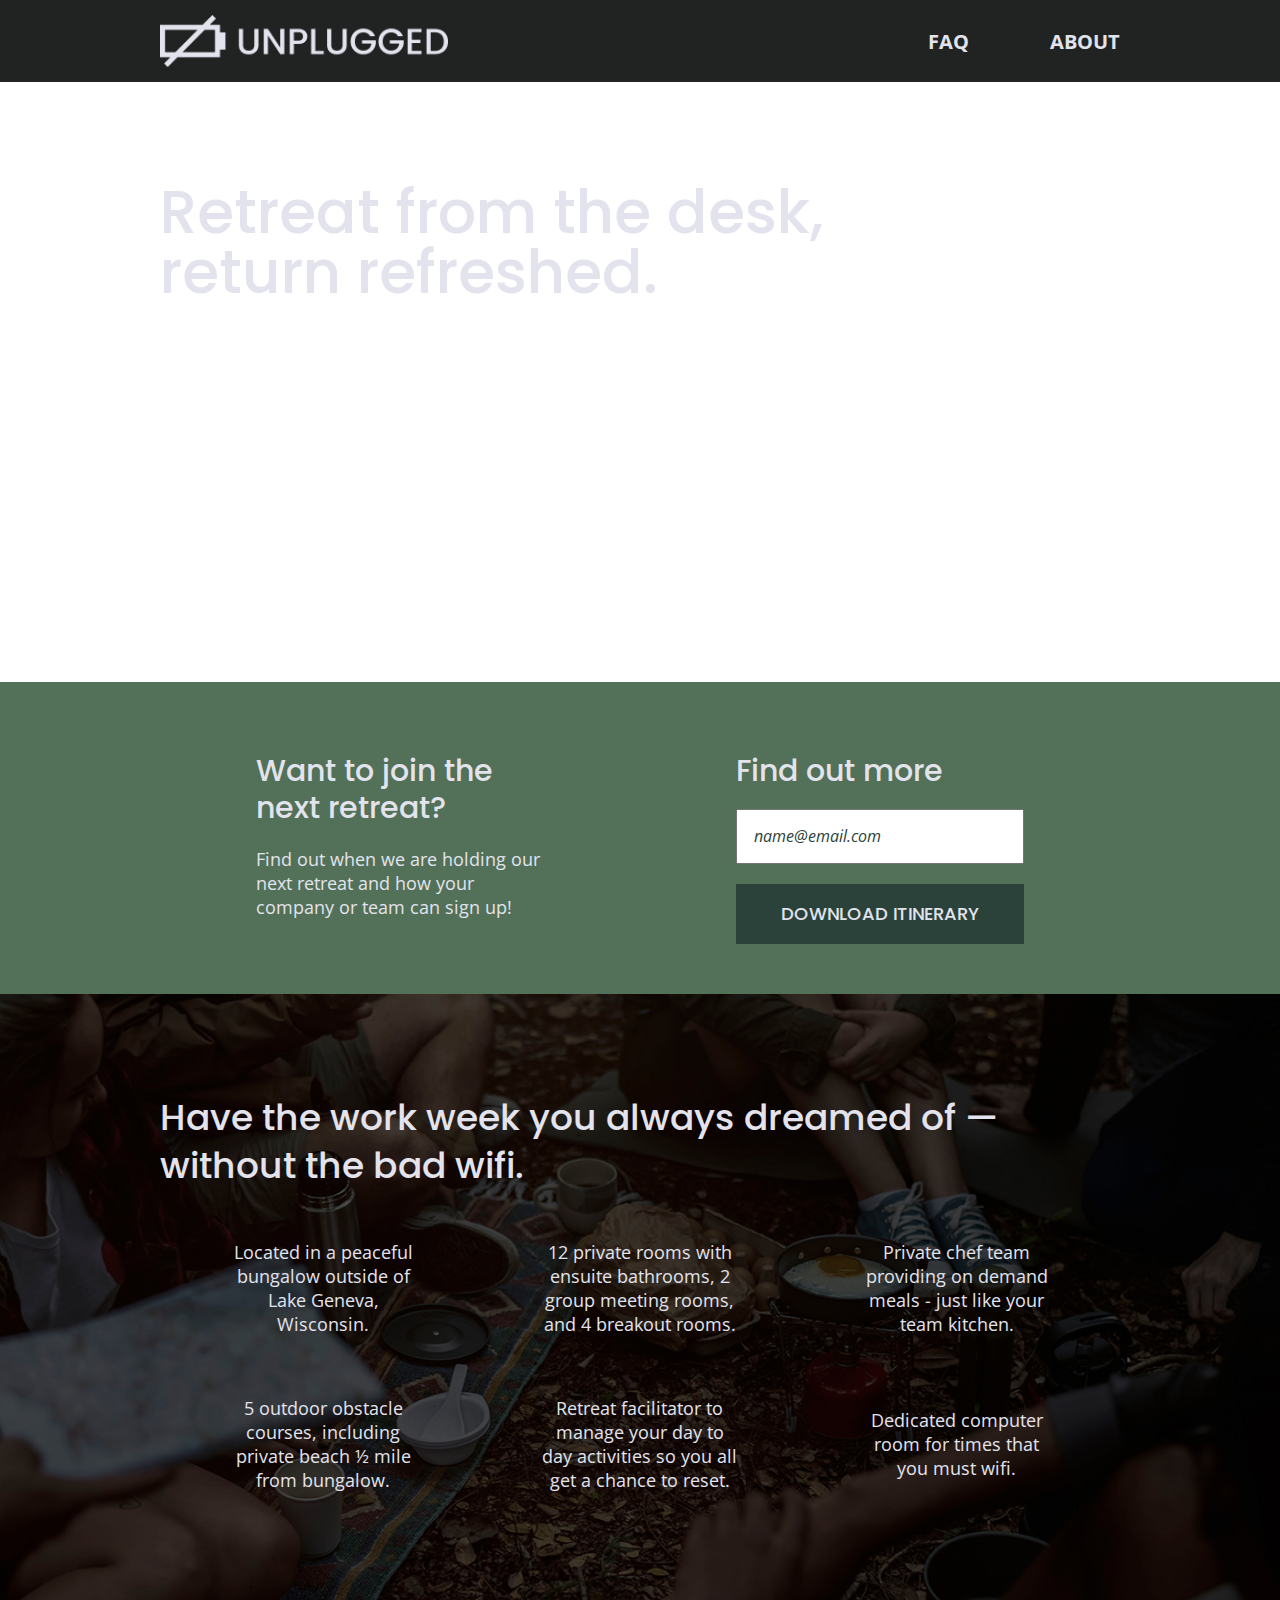
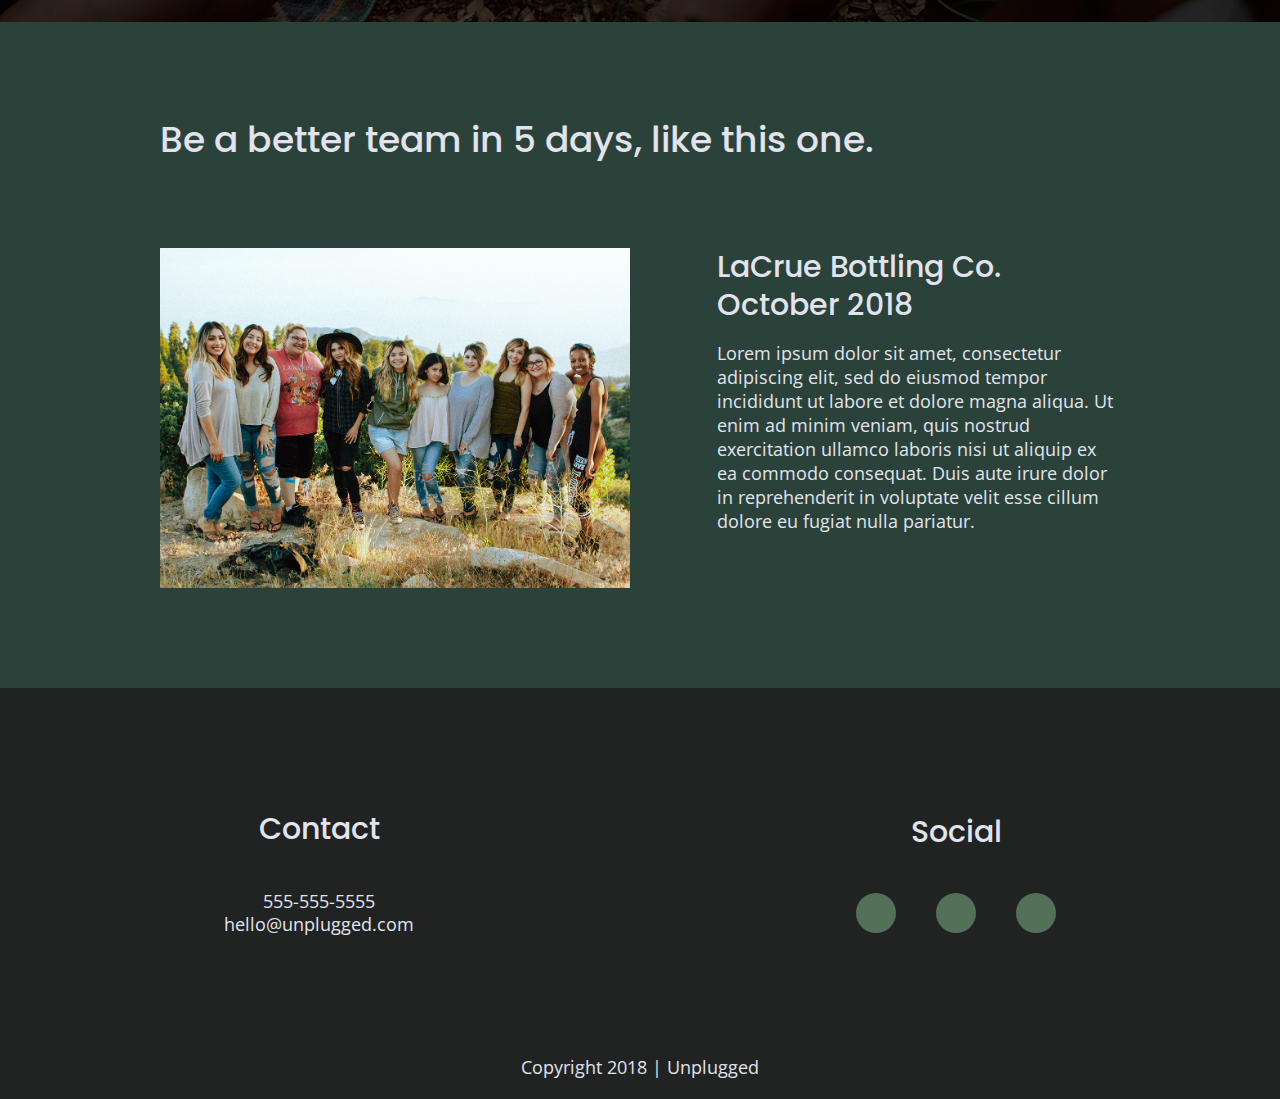
==== commit 2175eacb: "Added icons to footer sections of all html documents" ====
--- a/index.html
+++ b/index.html
@@ -14,6 +14,8 @@
   <!-- Place favicon.ico in the root directory -->
   <!-- Google Fonts -->
   <link href="https://fonts.googleapis.com/css?family=Open+Sans:400,700|Poppins:500,700" rel="stylesheet">
+  <!-- FontAwesome CDN version 5.5 -->
+  <link rel="stylesheet" href="https://pro.fontawesome.com/releases/v5.13.1/css/all.css" integrity="sha384-B9BoFFAuBaCfqw6lxWBZrhg/z4NkwqdBci+E+Sc2XlK/Rz25RYn8Fetb+Aw5irxa" crossorigin="anonymous">
   <link rel="stylesheet" href="css/normalize.css">
   <link rel="stylesheet" href="css/main.css">
 </head>
@@ -71,6 +73,7 @@
         <div class="features-items">
           <article>
             <p class="fontawesome-icon">
+              <i class="fas fa-campground"></i>
             </p>
             <p class="features-item-description">
               Located in a peaceful bungalow outside of Lake Geneva, Wisconsin.
@@ -78,6 +81,7 @@
           </article>
           <article>
             <p class="fontawesome-icon">
+              <i class="fas fa-bed"></i>
             </p>
             <p class="features-item-description">
               12 private rooms with ensuite bathrooms, 2 group meeting rooms, and 4 breakout rooms.
@@ -85,6 +89,7 @@
           </article>
           <article>
             <p class="fontawesome-icon">
+              <i class="fas fa-utensils"></i>
             </p>
             <p class="features-item-description">
               Private chef team providing on demand meals - just like your team kitchen.
@@ -92,6 +97,7 @@
           </article>
           <article>
             <p class="fontawesome-icon">
+              <i class="fas fa-shoe-prints"></i>
             </p>
             <p class="features-item-description">
               5 outdoor obstacle courses, including private beach ½ mile from bungalow.
@@ -99,6 +105,7 @@
           </article>
           <article>
             <p class="fontawesome-icon">
+              <i class="fas fa-smile"></i>
             </p>
             <p class="features-item-description">
               Retreat facilitator to manage your day to day activities so you all get a chance to reset.
@@ -106,6 +113,7 @@
           </article>
           <article>
             <p class="fontawesome-icon">
+              <i class="fas fa-wifi"></i>
             </p>
             <p class="features-item-description">
               Dedicated computer room for times that you must wifi.
@@ -151,13 +159,13 @@
           <h4>Social</h4>
           <div class="social-icons">
             <p>
-              <a href="https://www.facebook.com/Skillcrush/" target="_blank"></a>
-            </p>
-            <p>
-              <a href="https://twitter.com/Skillcrush" target="_blank"></a>
-            </p>
-            <p>
-              <a href="https://www.instagram.com/skillcrush/" target="_blank"></a>
+              <a href="https://www.facebook.com/Skillcrush/" target="_blank"><i class="fab fa-facebook-f"></i></a>
+            </p>
+            <p>
+              <a href="https://twitter.com/Skillcrush" target="_blank"><i class="fab fa-twitter"></i></a>
+            </p>
+            <p>
+              <a href="https://www.instagram.com/skillcrush/" target="_blank"><i class="fab fa-instagram"></i></a>
             </p>
           </div>
         </div>
--- a/css/main.css
+++ b/css/main.css
@@ -113,6 +113,8 @@
   ul, 
   ol {
     list-style-type: none;
+    margin: 0;
+    padding: 0;
   }
    
   a {
@@ -124,6 +126,7 @@
     font-family: 'Poppins', sans-serif;
     font-weight: 500;
     font-size: 1.875em;
+    margin: 0;
   }
    
   h3, 
@@ -240,15 +243,22 @@
   }
   
   footer .social-icons p {
-    display: flex;
-    justify-content: center;
-    align-items: center;
+    background-color: #527158;
+    border-radius: 50%;
+    width: 40px;
+    height: 40px;
+    display: flex;
+    justify-content: center;
+    align-items: center;
+  }
+  
+  footer .social-icons p i {
+    font-size: 1.3125em;
   }
   
   footer .copyright {
     margin: 20px 0;
   }
-  
   
   /* -------------------- Mobile Styles - Homepage -------------------- */
   
@@ -281,7 +291,7 @@
     flex-flow: row wrap;
   }
   
-  aside .form{
+  aside .form {
     margin-top: 30px;
   }
   
@@ -334,6 +344,11 @@
     flex-flow: row wrap;
   }
   
+  .features i {
+    font-size: 3.75em;
+    margin-bottom: 40px;
+  }
+  
   .features p {
     text-align: center;
     margin: 0;
@@ -370,6 +385,22 @@
     flex-flow: row wrap;
   }
   
+  .map figure {
+    width: 100%;
+    height: 0; 
+    padding-bottom: 125%; 
+    overflow: hidden;
+    position: relative;
+  }
+  
+  .map iframe {
+    width: 100%;
+    height: 100%;
+    position: absolute; 
+    top: 0; 
+    left: 0; 
+  }
+  
   .contact-section {
     background-color: #2a423a;
     display: flex;
@@ -405,6 +436,10 @@
   .faq h2 {
     margin-bottom: 40px;
     line-height: 1;
+  }
+  
+  .faq-content {
+    margin-bottom: 50px;
   }
   
   .faq-content {
@@ -553,7 +588,7 @@
   
     .hero-area {
       min-height: 600px;
-    }
+    }  
   
     .hero-area h1 {
       font-size: 3em;
@@ -593,6 +628,10 @@
       width: 62%;
     }
   
+    .features i {
+      margin-bottom: 30px;
+    }
+  
     /* Reviews */
     .reviews article {
       display: flex;
@@ -638,6 +677,11 @@
         line-height: 1.285;
     }
   
+    footer .social-icons {
+      width: 12.5em;
+      justify-content: space-between;
+    }
+    
     footer .copyright {
       width: 100%;
     }
@@ -657,6 +701,10 @@
       width: 45%;
     }
   
+    .map figure {
+      padding-bottom: 45.5%;
+    }
+  
     .contact-section .content-wrapper h2 {
       width: 80%;
     }
@@ -718,11 +766,12 @@
         font-size: 1.125em;
         line-height: 1.333;
     }
+  
     /* Hero */
     .hero-area h1 {
       font-size: 3.75em;
       width: 80%;
-  }
+    }
   
     /* Aside */
     aside .content-wrapper {
@@ -740,7 +789,6 @@
   
     /* Features */
   
-  
     .features h2 {
       width: 90%;
     }
@@ -750,21 +798,24 @@
     }
     
     /* Reviews */
+  
+    .reviews h2 {
+      padding-bottom: 50px; 
+    }
+    
     .reviews article div {
       width: 42%;
     }
   
-    .reviews h2 {
-      padding-bottom: 50px;
-    }
-  
     footer h4 {
       font-size: 1.875em;
     }
-  
     /* ==========================================================================
     About Page
     ========================================================================== */
+    .map figure {
+      padding-bottom: 37.5%;
+    }
   
     .mission h2,
     .contact-section .content-wrapper h2 {
